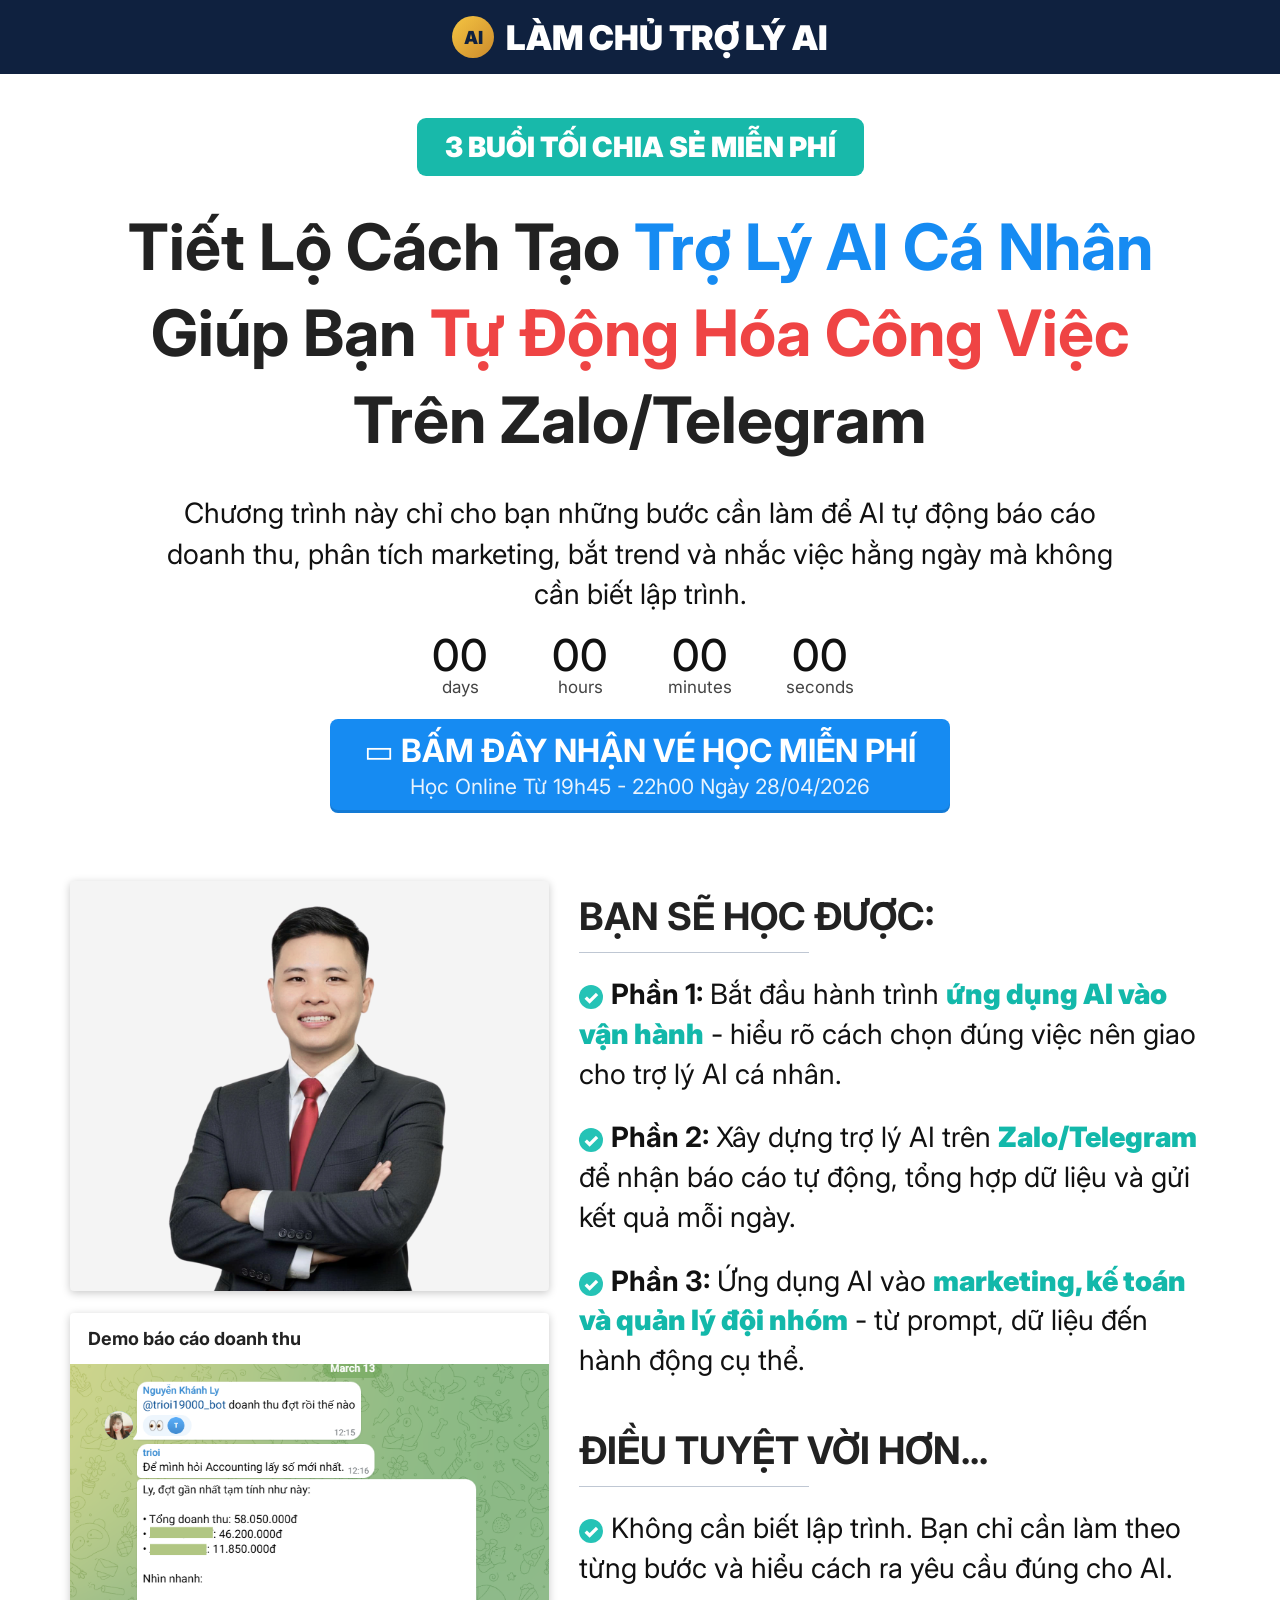
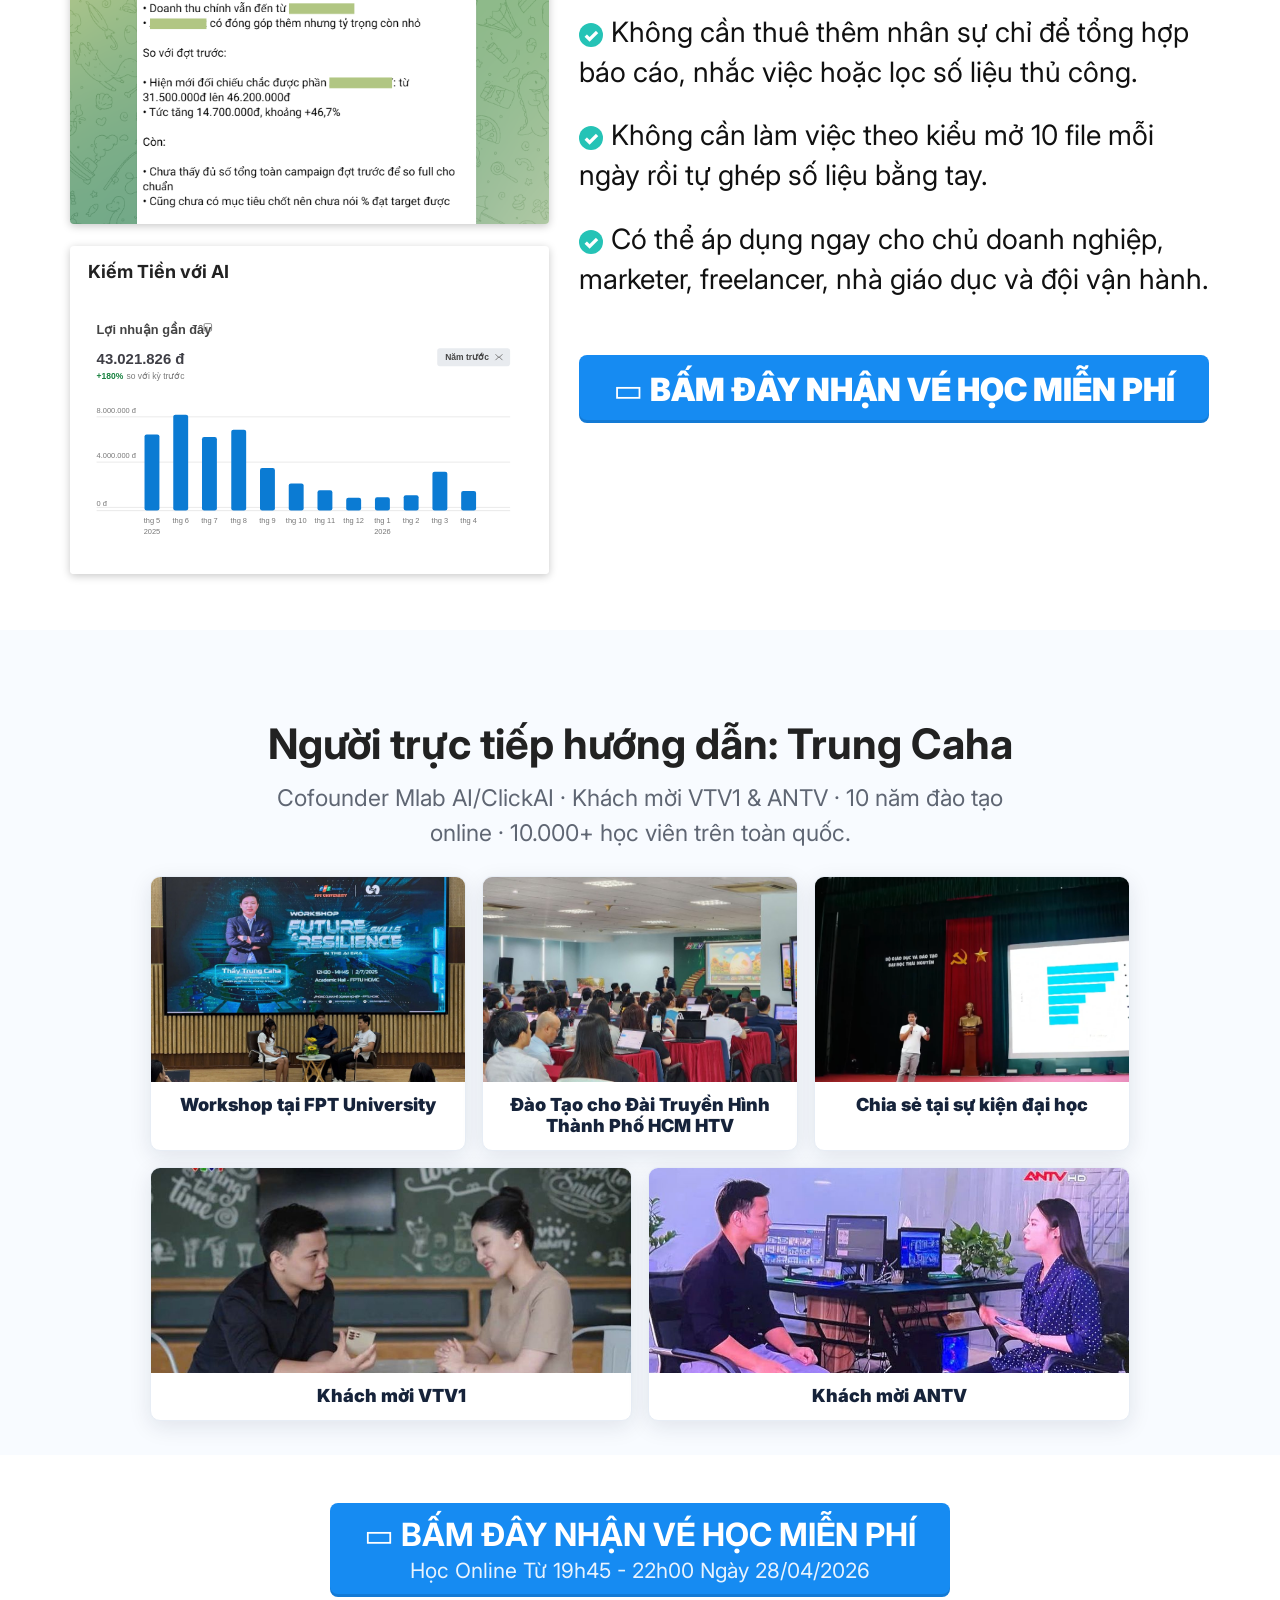
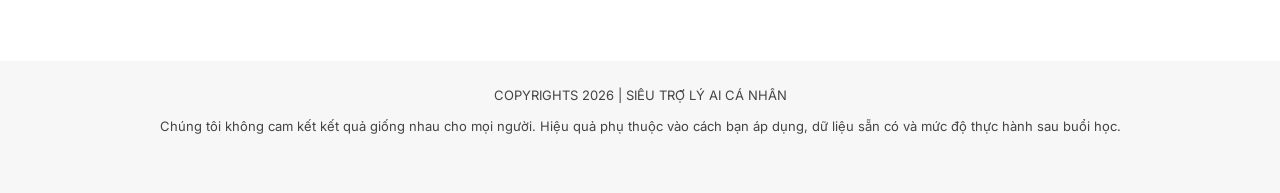
==== index.html @ 0b2763df "Initial commit - Landing page + thank-you page + Meta Pixel" ====
<!doctype html>
<html lang="vi">
<head>
  <meta charset="utf-8">
  <meta name="viewport" content="width=device-width, initial-scale=1">
  <title>Làm Chủ Trợ Lý AI Cá Nhân - Webinar miễn phí</title>
  <meta name="description" content="Webinar miễn phí hướng dẫn tạo trợ lý AI cá nhân trên Zalo/Telegram để tự động báo cáo doanh thu, phân tích marketing và nhắc việc hằng ngày.">
  <meta property="og:title" content="Tạo Trợ Lý AI Riêng Trên Zalo/Telegram Trong 1 Buổi">
  <meta property="og:description" content="Webinar miễn phí online qua Zoom với Trung Caha.">
  <meta property="og:image" content="./assets/ai-webinar-og.png">
  <link rel="icon" href="data:,">
  <link rel="preconnect" href="https://fonts.googleapis.com">
  <link rel="preconnect" href="https://fonts.gstatic.com" crossorigin>
  <link href="https://fonts.googleapis.com/css2?family=Inter:wght@400;600;700;800;900&display=swap" rel="stylesheet">
  <link rel="stylesheet" href="./styles.css">

  <!-- Meta Pixel Code -->
  <script>
  !function(f,b,e,v,n,t,s)
  {if(f.fbq)return;n=f.fbq=function(){n.callMethod?
  n.callMethod.apply(n,arguments):n.queue.push(arguments)};
  if(!f._fbq)f._fbq=n;n.push=n;n.loaded=!0;n.version='2.0';
  n.queue=[];t=b.createElement(e);t.async=!0;
  t.src=v;s=b.getElementsByTagName(e)[0];
  s.parentNode.insertBefore(t,s)}(window, document,'script',
  'https://connect.facebook.net/en_US/fbevents.js');
  fbq('init', '1961041421163688');
  fbq('track', 'PageView');
  </script>
  <noscript><img height="1" width="1" style="display:none"
  src="https://www.facebook.com/tr?id=1961041421163688&ev=PageView&noscript=1"
  /></noscript>
  <!-- End Meta Pixel Code -->
</head>
<body>
  <header class="topbar">
    <div class="brand">
      <span class="brand-mark">AI</span>
      <span>LÀM CHỦ TRỢ LÝ AI</span>
    </div>
  </header>

  <main>
    <section class="hero" id="top">
      <div class="container narrow">
        <p class="event-badge">3 BUỔI TỐI CHIA SẺ MIỄN PHÍ</p>
        <h1>
          Tiết Lộ Cách Tạo <span class="blue">Trợ Lý AI Cá Nhân</span> Giúp Bạn
          <span class="red">Tự Động Hóa Công Việc</span> Trên Zalo/Telegram
        </h1>
        <p class="hero-lead">
          Chương trình này chỉ cho bạn những bước cần làm để AI tự động báo cáo doanh thu,
          phân tích marketing, bắt trend và nhắc việc hằng ngày mà không cần biết lập trình.
        </p>

        <div class="simple-countdown" aria-label="Đếm ngược đến webinar">
          <div><strong data-days>00</strong><span>days</span></div>
          <div><strong data-hours>00</strong><span>hours</span></div>
          <div><strong data-minutes>00</strong><span>minutes</span></div>
          <div><strong data-seconds>00</strong><span>seconds</span></div>
        </div>

        <a class="primary-cta" href="#lead-popup" data-open-lead-modal>
          <strong>▭ BẤM ĐÂY NHẬN VÉ HỌC MIỄN PHÍ</strong>
          <span>Học Online Từ 19h45 - 22h00 Ngày 28/04/2026</span>
        </a>
      </div>
    </section>

    <section class="main-content">
      <div class="container content-grid">
        <aside class="proof-column">
          <img class="main-photo" src="./assets/trung-caha-portrait.png" alt="Trung Caha - giảng viên hướng dẫn AI">

          <article class="proof-box">
            <strong>Demo báo cáo doanh thu</strong>
            <img src="./assets/demo-revenue.png" alt="Trợ lý AI báo cáo doanh thu trên Telegram">
          </article>

          <article class="proof-box">
            <strong>Kiếm Tiền với AI</strong>
            <img src="./assets/demo-profit.svg" alt="Trợ lý AI báo cáo lợi nhuận gần đây">
          </article>
        </aside>

        <section class="copy-column">
          <h2>BẠN SẼ HỌC ĐƯỢC:</h2>
          <div class="divider"></div>

          <div class="lesson-list">
            <p><span>✓</span><strong>Phần 1:</strong> Bắt đầu hành trình <em>ứng dụng AI vào vận hành</em> - hiểu rõ cách chọn đúng việc nên giao cho trợ lý AI cá nhân.</p>
            <p><span>✓</span><strong>Phần 2:</strong> Xây dựng trợ lý AI trên <em>Zalo/Telegram</em> để nhận báo cáo tự động, tổng hợp dữ liệu và gửi kết quả mỗi ngày.</p>
            <p><span>✓</span><strong>Phần 3:</strong> Ứng dụng AI vào <em>marketing, kế toán và quản lý đội nhóm</em> - từ prompt, dữ liệu đến hành động cụ thể.</p>
          </div>

          <h2>ĐIỀU TUYỆT VỜI HƠN...</h2>
          <div class="divider"></div>

          <div class="lesson-list">
            <p><span>✓</span>Không cần biết lập trình. Bạn chỉ cần làm theo từng bước và hiểu cách ra yêu cầu đúng cho AI.</p>
            <p><span>✓</span>Không cần thuê thêm nhân sự chỉ để tổng hợp báo cáo, nhắc việc hoặc lọc số liệu thủ công.</p>
            <p><span>✓</span>Không cần làm việc theo kiểu mở 10 file mỗi ngày rồi tự ghép số liệu bằng tay.</p>
            <p><span>✓</span>Có thể áp dụng ngay cho chủ doanh nghiệp, marketer, freelancer, nhà giáo dục và đội vận hành.</p>
          </div>

          <a class="primary-cta cta-inline" href="#lead-popup" data-open-lead-modal>▭ BẤM ĐÂY NHẬN VÉ HỌC MIỄN PHÍ</a>
        </section>
      </div>
    </section>

    <section class="authority">
      <div class="container">
        <h2>Người trực tiếp hướng dẫn: Trung Caha</h2>
        <p>Cofounder Mlab AI/ClickAI · Khách mời VTV1 & ANTV · 10 năm đào tạo online · 10.000+ học viên trên toàn quốc.</p>
        <div class="authority-gallery" aria-label="Hình ảnh thực tế về Trung Caha">
          <figure class="gallery-card">
            <img src="./assets/trung-fpt-workshop.png" alt="Trung Caha tại workshop Future Skills and Resilience ở FPT University">
            <figcaption>Workshop tại FPT University</figcaption>
          </figure>
          <figure class="gallery-card">
            <img src="./assets/trung-training-class.png" alt="Trung Caha đào tạo AI trong lớp học với học viên">
            <figcaption>Đào Tạo cho Đài Truyền Hình Thành Phố HCM HTV</figcaption>
          </figure>
          <figure class="gallery-card">
            <img src="./assets/trung-stage-training.png" alt="Trung Caha chia sẻ trên sân khấu Đại học Thái Nguyên">
            <figcaption>Chia sẻ tại sự kiện đại học</figcaption>
          </figure>
          <figure class="gallery-card gallery-card-large">
            <img src="./assets/trung-vtv1.png" alt="Trung Caha xuất hiện trong chương trình VTV1">
            <figcaption>Khách mời VTV1</figcaption>
          </figure>
          <figure class="gallery-card gallery-card-large">
            <img src="./assets/trung-antv.png" alt="Trung Caha xuất hiện trong chương trình ANTV">
            <figcaption>Khách mời ANTV</figcaption>
          </figure>
        </div>
      </div>
    </section>

    <section class="bottom-cta-section">
      <a class="primary-cta" href="#lead-popup" data-open-lead-modal>
        <strong>▭ BẤM ĐÂY NHẬN VÉ HỌC MIỄN PHÍ</strong>
        <span>Học Online Từ 19h45 - 22h00 Ngày 28/04/2026</span>
      </a>
    </section>
  </main>

  <footer class="footer">
    <p>COPYRIGHTS 2026 | SIÊU TRỢ LÝ AI CÁ NHÂN</p>
    <p>Chúng tôi không cam kết kết quả giống nhau cho mọi người. Hiệu quả phụ thuộc vào cách bạn áp dụng, dữ liệu sẵn có và mức độ thực hành sau buổi học.</p>
  </footer>

  <a class="sticky-cta" href="#lead-popup" data-sticky-cta data-open-lead-modal>NHẬN VÉ HỌC MIỄN PHÍ</a>

  <div class="form-modal-backdrop" data-form-modal hidden>
    <div class="lead-popup" role="dialog" aria-modal="true" aria-labelledby="lead-popup-title">
      <button class="modal-close form-modal-close" type="button" data-form-modal-close aria-label="Đóng">×</button>
      <h2 id="lead-popup-title">Điền Thông Tin Của Bạn Bên Dưới Để Hoàn Thành Đăng Ký Miễn Phí</h2>
      <p class="lead-popup-note">Sau khi hoàn tất, bạn sẽ được chuyển sang bước vào nhóm Zalo để nhận link Zoom và tài liệu mẫu.</p>
      <form class="lead-form popup-lead-form" data-lead-form>
        <label>
          <span>Họ và tên</span>
          <input name="name" type="text" autocomplete="name" placeholder="Ví dụ: Nguyễn Thành Trung" required>
        </label>
        <label>
          <span>Số điện thoại/Zalo</span>
          <input name="phone" type="tel" autocomplete="tel" inputmode="tel" placeholder="09xx xxx xxx" required>
        </label>
        <label>
          <span>Email nhận link Zoom</span>
          <input name="email" type="email" autocomplete="email" placeholder="emailcuaban@gmail.com" required>
        </label>
        <div class="popup-actions">
          <button class="popup-back" type="button" data-form-modal-close>← Quay lại</button>
          <button class="popup-submit" type="submit">HOÀN THÀNH</button>
        </div>
      </form>
    </div>
  </div>




  <script src="./script.js"></script>
</body>
</html>
---- styles.css ----
:root {
  --navy: #0f213f;
  --blue: #168bf2;
  --red: #ef4444;
  --teal: #18b9aa;
  --ink: #222;
  --muted: #5f6673;
  --line: #d9d9d9;
  --cta: #168bf2;
}

* {
  box-sizing: border-box;
}

html {
  scroll-behavior: smooth;
}

body {
  margin: 0;
  font-family: Inter, system-ui, -apple-system, BlinkMacSystemFont, "Segoe UI", sans-serif;
  color: var(--ink);
  background: #fff;
  letter-spacing: 0;
}

body.modal-open {
  overflow: hidden;
}

a {
  color: inherit;
  text-decoration: none;
}

img {
  display: block;
  max-width: 100%;
}

button,
input {
  font: inherit;
}

.container {
  width: min(1140px, calc(100% - 40px));
  margin: 0 auto;
}

.narrow {
  width: min(1180px, calc(100% - 40px));
}

.topbar {
  display: flex;
  justify-content: center;
  padding: 16px 20px;
  background: var(--navy);
  color: white;
}

.brand {
  display: flex;
  align-items: center;
  gap: 12px;
  font-size: 34px;
  font-weight: 900;
}

.brand-mark {
  display: grid;
  width: 42px;
  height: 42px;
  place-items: center;
  border-radius: 50%;
  background: linear-gradient(135deg, #f5c542, #cc8b2c);
  color: var(--navy);
  font-size: 18px;
}

.hero {
  padding: 44px 0 58px;
  text-align: center;
}

.event-badge {
  display: inline-flex;
  justify-content: center;
  margin: 0 0 28px;
  padding: 12px 28px;
  border-radius: 9px;
  background: var(--teal);
  color: white;
  font-size: 28px;
  font-weight: 900;
}

h1 {
  max-width: 1120px;
  margin: 0 auto 30px;
  font-size: clamp(44px, 5vw, 68px);
  line-height: 1.35;
  letter-spacing: 0;
}

.blue {
  color: var(--blue);
}

.red {
  color: var(--red);
}

.hero-lead {
  max-width: 960px;
  margin: 0 auto 18px;
  color: #111;
  font-size: 28px;
  line-height: 1.45;
}

.simple-countdown {
  display: flex;
  justify-content: center;
  gap: 48px;
  margin: 12px 0 22px;
}

.simple-countdown div {
  min-width: 72px;
}

.simple-countdown strong {
  display: block;
  color: #111;
  font-size: 44px;
  font-weight: 500;
  line-height: 1;
}

.simple-countdown span {
  color: #444;
  font-size: 17px;
}

.primary-cta,
.modal-btn {
  display: inline-flex;
  align-items: center;
  justify-content: center;
  flex-direction: column;
  min-height: 68px;
  padding: 15px 34px;
  border: 0;
  border-radius: 8px;
  background: var(--cta);
  color: #fff;
  cursor: pointer;
  font-size: 32px;
  font-weight: 900;
  line-height: 1.1;
  text-align: center;
  box-shadow: inset 0 -3px 0 rgba(0, 0, 0, 0.12);
}

.primary-cta strong {
  font-size: inherit;
  line-height: 1.05;
}

.primary-cta span {
  display: block;
  margin-top: 7px;
  font-size: 21px;
  font-weight: 400;
  opacity: 0.9;
}

.main-content {
  padding: 10px 0 56px;
}

.content-grid {
  display: grid;
  grid-template-columns: 0.95fr 1.25fr;
  gap: 30px;
  align-items: start;
}

.proof-column {
  display: grid;
  gap: 22px;
}

.main-photo,
.proof-box {
  border-radius: 4px;
  background: white;
  box-shadow: 0 2px 8px rgba(0, 0, 0, 0.22);
}

.main-photo {
  width: 100%;
  height: 410px;
  object-fit: contain;
  background: #f4f4f4;
  padding-top: 12px;
}

.proof-box {
  overflow: hidden;
}

.proof-box strong {
  display: block;
  padding: 15px 18px;
  font-size: 18px;
}

.proof-box img {
  width: 100%;
  max-height: 460px;
  object-fit: cover;
  object-position: top center;
}

.copy-column {
  padding-top: 12px;
}

.copy-column h2 {
  margin: 0;
  font-size: 38px;
  line-height: 1.25;
}

.divider {
  width: 230px;
  height: 1px;
  margin: 12px 0 22px;
  background: #bfc7d3;
}

.lesson-list {
  display: grid;
  gap: 24px;
  margin-bottom: 46px;
}

.lesson-list p {
  margin: 0;
  color: #111;
  font-size: 28px;
  line-height: 1.42;
}

.lesson-list span {
  display: inline-grid;
  width: 24px;
  height: 24px;
  margin-right: 8px;
  place-items: center;
  border-radius: 50%;
  background: #25c3b6;
  color: white;
  font-size: 18px;
  font-weight: 900;
}

.lesson-list em {
  color: #13b8aa;
  font-style: normal;
  font-weight: 900;
}

.cta-inline {
  margin: 10px auto 0;
}

.authority {
  padding: 54px 0 34px;
  background: #f8fbff;
  text-align: center;
}

.authority h2 {
  margin-bottom: 12px;
  font-size: 42px;
}

.authority p {
  max-width: 780px;
  margin: 0 auto 26px;
  color: var(--muted);
  font-size: 23px;
  line-height: 1.5;
}

.authority-gallery {
  display: grid;
  grid-template-columns: repeat(6, 1fr);
  gap: 16px;
  width: min(980px, 100%);
  margin: 0 auto;
}

.gallery-card {
  grid-column: span 2;
  overflow: hidden;
  margin: 0;
  border: 1px solid #e7edf5;
  border-radius: 10px;
  background: white;
  box-shadow: 0 6px 22px rgba(15, 33, 63, 0.1);
}

.gallery-card-large {
  grid-column: span 3;
}

.gallery-card img {
  width: 100%;
  height: 205px;
  object-fit: cover;
}

.gallery-card:first-child img {
  object-position: center 36%;
}

.gallery-card figcaption {
  padding: 12px 14px 14px;
  color: #16233a;
  font-size: 18px;
  font-weight: 900;
  text-align: center;
}

.bottom-cta-section {
  display: flex;
  justify-content: center;
  padding: 48px 20px 64px;
}



.lead-form {
  display: grid;
  gap: 16px;
}

.lead-form label {
  display: grid;
  gap: 8px;
  color: #111;
  font-size: 18px;
  font-weight: 900;
}

.lead-form input {
  min-height: 58px;
  padding: 0 16px;
  border: 1.5px solid #cbd5e1;
  border-radius: 8px;
  outline: none;
  font-size: 20px;
}

.lead-form input:focus {
  border-color: var(--blue);
  box-shadow: 0 0 0 4px rgba(22, 139, 242, 0.12);
}

.form-submit {
  width: 100%;
  margin-top: 8px;
  font-size: 24px;
}

.footer {
  padding: 24px 20px 46px;
  background: #f7f7f7;
  color: #444;
  text-align: center;
  font-size: 13px;
  line-height: 1.6;
}

.footer p {
  max-width: 980px;
  margin: 0 auto 10px;
}

.sticky-cta {
  position: fixed;
  right: 18px;
  bottom: 18px;
  z-index: 40;
  display: none;
  padding: 14px 20px;
  border-radius: 8px;
  background: var(--blue);
  color: #fff;
  font-weight: 900;
  box-shadow: 0 10px 24px rgba(22, 139, 242, 0.35);
}

.sticky-cta.is-visible {
  display: inline-flex;
}

.sticky-cta.is-hidden {
  display: none;
}

.modal-backdrop,
.form-modal-backdrop {
  position: fixed;
  inset: 0;
  display: grid;
  place-items: center;
  padding: 20px;
  background: rgba(16, 18, 20, 0.66);
  backdrop-filter: blur(10px);
}

.modal-backdrop {
  z-index: 100;
}

.form-modal-backdrop {
  z-index: 95;
}

.modal-backdrop[hidden],
.form-modal-backdrop[hidden] {
  display: none;
}

.modal {
  position: relative;
  width: min(430px, 100%);
  padding: 32px;
  border-radius: 20px;
  background: white;
  text-align: center;
  box-shadow: 0 28px 90px rgba(0, 0, 0, 0.28);
}

.lead-popup {
  position: relative;
  width: min(960px, 100%);
  padding: 72px clamp(22px, 7vw, 130px) 86px;
  border: 3px solid var(--blue);
  border-radius: 8px;
  background: #fff;
  box-shadow: 0 28px 90px rgba(0, 0, 0, 0.3);
}

.lead-popup h2 {
  max-width: 680px;
  margin: 0 auto 14px;
  color: #050505;
  font-size: clamp(30px, 3.5vw, 42px);
  line-height: 1.35;
  text-align: center;
}

.lead-popup-note {
  max-width: 640px;
  margin: 0 auto 28px;
  color: #5c6573;
  font-size: 20px;
  line-height: 1.5;
  text-align: center;
}

.popup-lead-form {
  max-width: 700px;
  margin: 0 auto;
  gap: 18px;
}

.popup-actions {
  display: grid;
  grid-template-columns: 1fr 1fr;
  margin-top: 34px;
}

.popup-back,
.popup-submit {
  min-height: 60px;
  border: 0;
  color: #fff;
  cursor: pointer;
  font-size: 24px;
  font-weight: 900;
}

.popup-back {
  background: #0d8ce8;
  text-align: left;
  padding-left: 26px;
}

.popup-submit {
  background: #0672c7;
}

.modal-close {
  position: absolute;
  top: 12px;
  right: 14px;
  width: 36px;
  height: 36px;
  border: 0;
  border-radius: 50%;
  background: #f3f4f6;
  cursor: pointer;
  font-size: 24px;
}

.form-modal-close {
  top: -18px;
  right: -18px;
  border: 2px solid white;
  background: #1f2937;
  color: #fff;
}

.success-icon {
  display: grid;
  width: 64px;
  height: 64px;
  margin: 0 auto 14px;
  place-items: center;
  border-radius: 50%;
  background: #16a34a;
  color: white;
  font-size: 34px;
  font-weight: 900;
}

.modal-step {
  margin-bottom: 6px;
  color: var(--blue);
  font-weight: 900;
  text-transform: uppercase;
}

.modal h2 {
  margin-bottom: 10px;
  font-size: 28px;
}

.modal p {
  color: #5f6772;
  line-height: 1.58;
}

.modal-btn {
  width: 100%;
  min-height: 56px;
  margin: 8px 0 12px;
  font-size: 17px;
}

.modal-warning {
  margin-bottom: 0;
  font-size: 13px;
}

@media (max-width: 900px) {
  .content-grid,
  .register-grid {
    grid-template-columns: 1fr;
  }

  .primary-cta {
    font-size: 22px;
  }

  .lesson-list p {
    font-size: 21px;
  }
}

@media (max-width: 640px) {
  .container,
  .narrow {
    width: min(100% - 28px, 1140px);
  }

  .brand {
    font-size: 20px;
  }

  .hero {
    padding: 32px 0 42px;
  }

  .event-badge {
    padding: 10px 16px;
    font-size: 16px;
  }

  h1 {
    font-size: 34px;
    line-height: 1.22;
  }

  .hero-lead {
    font-size: 18px;
  }

  .simple-countdown {
    gap: 18px;
  }

  .simple-countdown strong {
    font-size: 28px;
  }

  .primary-cta {
    width: 100%;
    min-height: 58px;
    padding: 12px 14px;
    font-size: 18px;
  }

  .primary-cta span {
    font-size: 14px;
  }

  .main-photo {
    height: 320px;
  }

  .copy-column h2 {
    font-size: 27px;
  }

  .lesson-list p {
    font-size: 18px;
  }

  .proof-box img {
    max-height: 390px;
  }

  .register-grid {
    padding: 24px 18px;
  }

  .register-grid h2 {
    font-size: 30px;
  }

  .register-grid p,
  .register-grid li {
    font-size: 17px;
  }

  .authority h2 {
    font-size: 28px;
  }

  .authority p {
    font-size: 17px;
  }

  .authority-gallery {
    grid-template-columns: 1fr;
  }

  .gallery-card,
  .gallery-card-large {
    grid-column: span 1;
  }

  .gallery-card img {
    height: 220px;
  }

  .sticky-cta {
    left: 12px;
    right: 12px;
    bottom: 12px;
    justify-content: center;
  }

  .lead-popup {
    max-height: calc(100vh - 28px);
    overflow: auto;
    padding: 46px 18px 22px;
  }

  .lead-popup h2 {
    font-size: 24px;
  }

  .lead-popup-note {
    font-size: 15px;
  }

  .popup-actions {
    grid-template-columns: 1fr;
    margin-top: 20px;
  }

  .popup-back,
  .popup-submit {
    min-height: 54px;
    text-align: center;
    padding-left: 0;
    font-size: 17px;
  }

  .form-modal-close {
    top: 10px;
    right: 10px;
  }
}
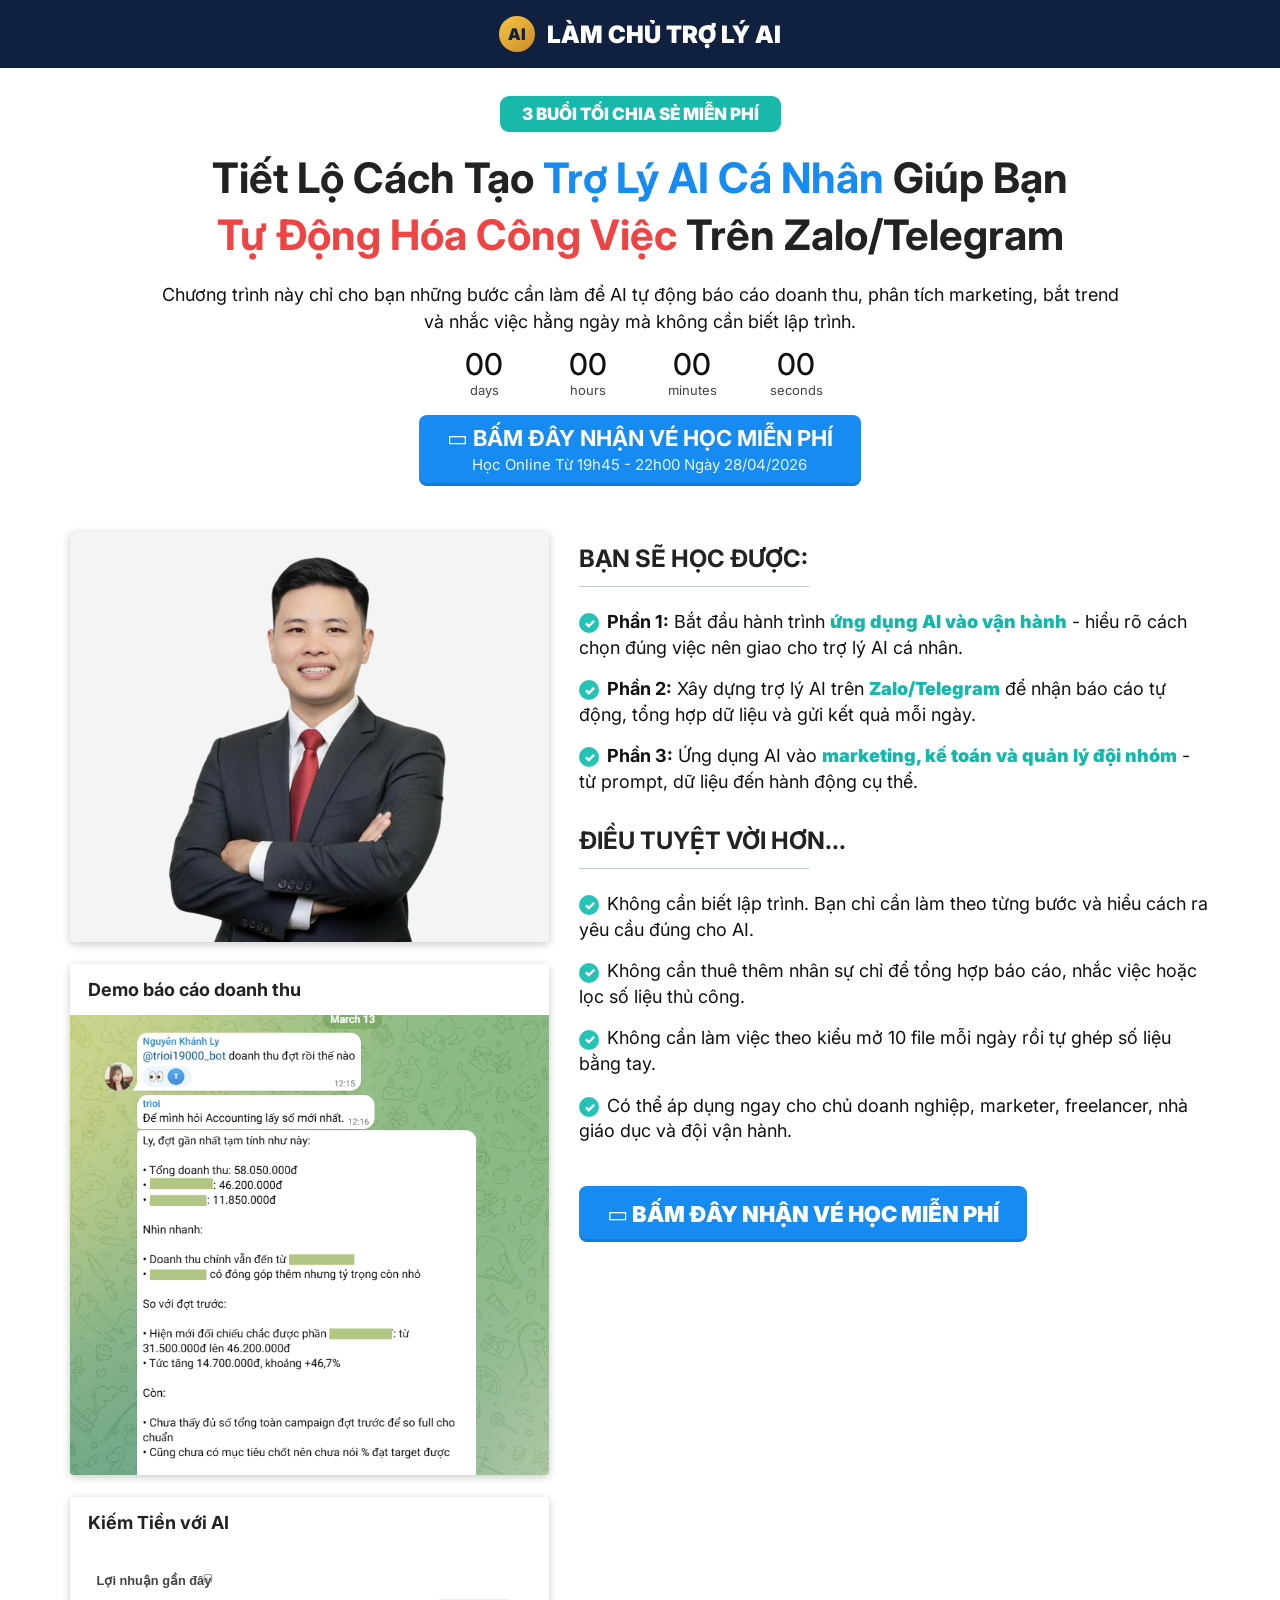
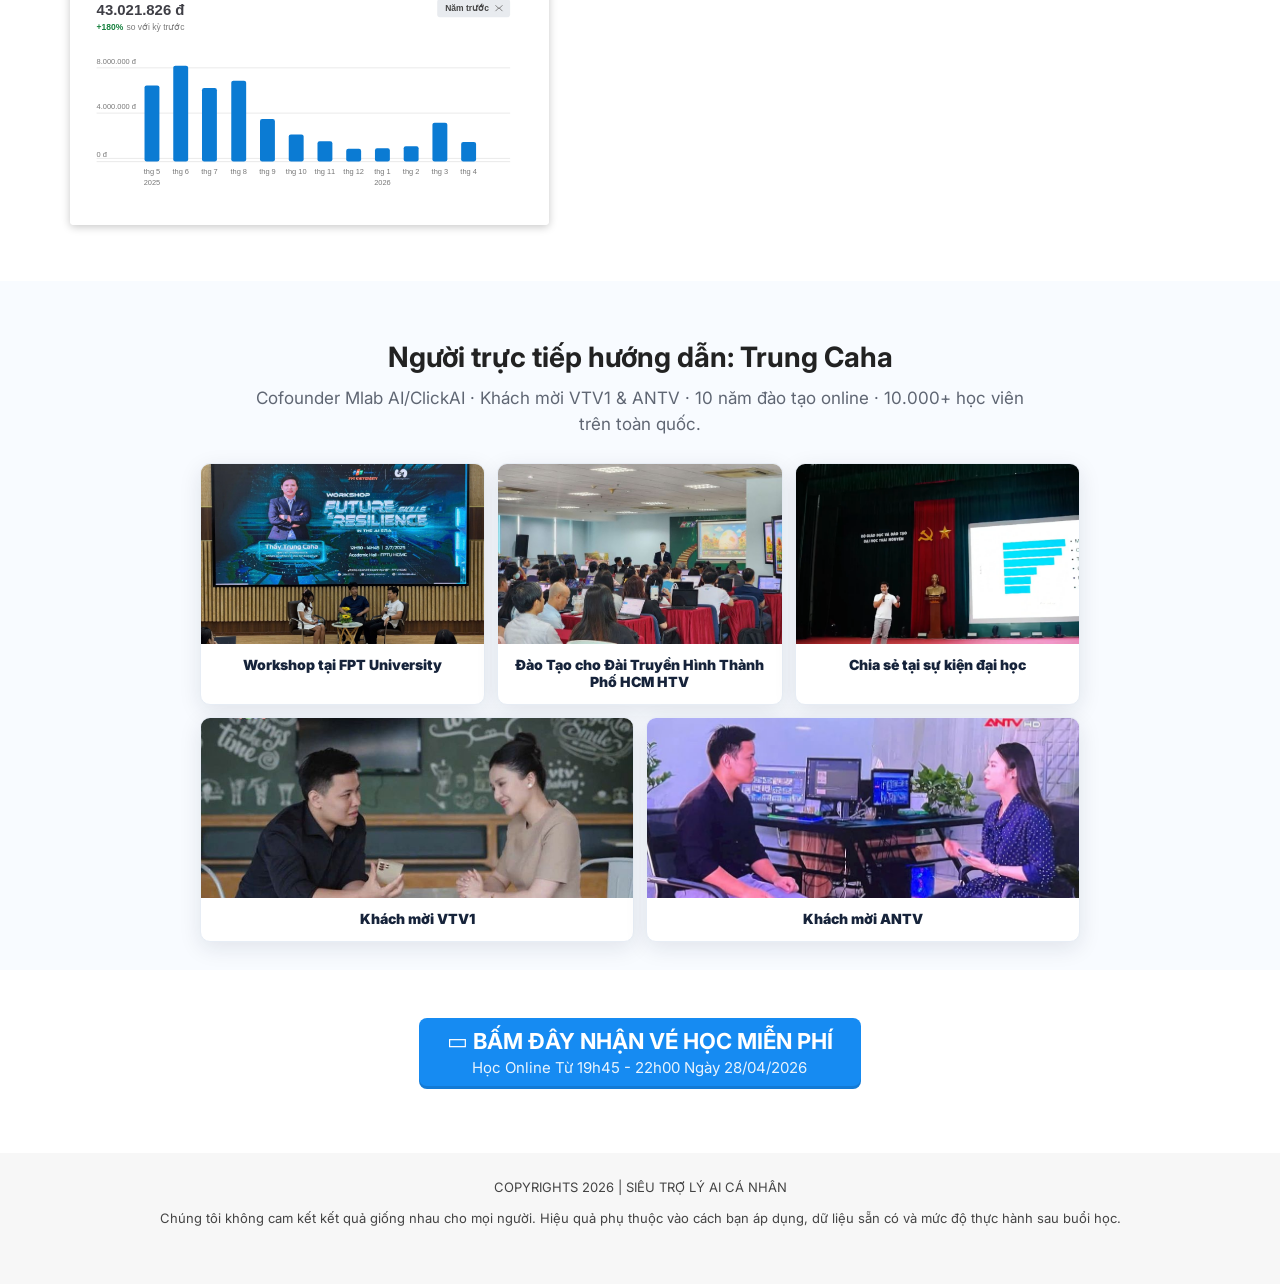
==== commit 0137f28b: "Change SUBMIT to HOAN THANH" ====
--- a/index.html
+++ b/index.html
@@ -155,23 +155,28 @@
   <div class="form-modal-backdrop" data-form-modal hidden>
     <div class="lead-popup" role="dialog" aria-modal="true" aria-labelledby="lead-popup-title">
       <button class="modal-close form-modal-close" type="button" data-form-modal-close aria-label="Đóng">×</button>
+
+      <div class="popup-progress"><div class="popup-progress-bar"></div></div>
+
       <h2 id="lead-popup-title">Điền Thông Tin Của Bạn Bên Dưới Để Hoàn Thành Đăng Ký Miễn Phí</h2>
-      <p class="lead-popup-note">Sau khi hoàn tất, bạn sẽ được chuyển sang bước vào nhóm Zalo để nhận link Zoom và tài liệu mẫu.</p>
+
       <form class="lead-form popup-lead-form" data-lead-form>
-        <label>
-          <span>Họ và tên</span>
-          <input name="name" type="text" autocomplete="name" placeholder="Ví dụ: Nguyễn Thành Trung" required>
-        </label>
-        <label>
-          <span>Số điện thoại/Zalo</span>
-          <input name="phone" type="tel" autocomplete="tel" inputmode="tel" placeholder="09xx xxx xxx" required>
-        </label>
-        <label>
-          <span>Email nhận link Zoom</span>
-          <input name="email" type="email" autocomplete="email" placeholder="emailcuaban@gmail.com" required>
-        </label>
+        <div class="input-icon-wrap">
+          <span class="input-icon">👤</span>
+          <input name="name" type="text" autocomplete="name" placeholder="Họ và tên của bạn" required>
+        </div>
+        <div class="input-icon-wrap">
+          <span class="input-icon">📱</span>
+          <input name="phone" type="tel" autocomplete="tel" inputmode="tel" placeholder="Số điện thoại / Zalo" required>
+        </div>
+        <div class="input-icon-wrap">
+          <span class="input-icon">✉️</span>
+          <input name="email" type="email" autocomplete="email" placeholder="Email nhận link Zoom" required>
+        </div>
+
         <div class="popup-actions">
-          <button class="popup-back" type="button" data-form-modal-close>← Quay lại</button>
+          <button class="popup-back" type="button" data-form-modal-close>←</button>
+          <span class="popup-step">2 of 2</span>
           <button class="popup-submit" type="submit">HOÀN THÀNH</button>
         </div>
       </form>
--- a/styles.css
+++ b/styles.css
@@ -65,42 +65,42 @@
   display: flex;
   align-items: center;
   gap: 12px;
-  font-size: 34px;
+  font-size: 24px;
   font-weight: 900;
 }
 
 .brand-mark {
   display: grid;
-  width: 42px;
-  height: 42px;
+  width: 36px;
+  height: 36px;
   place-items: center;
   border-radius: 50%;
   background: linear-gradient(135deg, #f5c542, #cc8b2c);
   color: var(--navy);
-  font-size: 18px;
+  font-size: 16px;
 }
 
 .hero {
-  padding: 44px 0 58px;
+  padding: 28px 0 36px;
   text-align: center;
 }
 
 .event-badge {
   display: inline-flex;
   justify-content: center;
-  margin: 0 0 28px;
-  padding: 12px 28px;
+  margin: 0 0 18px;
+  padding: 8px 22px;
   border-radius: 9px;
   background: var(--teal);
   color: white;
-  font-size: 28px;
+  font-size: 17px;
   font-weight: 900;
 }
 
 h1 {
-  max-width: 1120px;
-  margin: 0 auto 30px;
-  font-size: clamp(44px, 5vw, 68px);
+  max-width: 900px;
+  margin: 0 auto 18px;
+  font-size: clamp(28px, 3.5vw, 42px);
   line-height: 1.35;
   letter-spacing: 0;
 }
@@ -115,17 +115,17 @@
 
 .hero-lead {
   max-width: 960px;
-  margin: 0 auto 18px;
+  margin: 0 auto 14px;
   color: #111;
-  font-size: 28px;
-  line-height: 1.45;
+  font-size: 18px;
+  line-height: 1.5;
 }
 
 .simple-countdown {
   display: flex;
   justify-content: center;
-  gap: 48px;
-  margin: 12px 0 22px;
+  gap: 32px;
+  margin: 8px 0 16px;
 }
 
 .simple-countdown div {
@@ -135,14 +135,14 @@
 .simple-countdown strong {
   display: block;
   color: #111;
-  font-size: 44px;
+  font-size: 30px;
   font-weight: 500;
   line-height: 1;
 }
 
 .simple-countdown span {
   color: #444;
-  font-size: 17px;
+  font-size: 13px;
 }
 
 .primary-cta,
@@ -151,14 +151,14 @@
   align-items: center;
   justify-content: center;
   flex-direction: column;
-  min-height: 68px;
-  padding: 15px 34px;
+  min-height: 56px;
+  padding: 12px 28px;
   border: 0;
   border-radius: 8px;
   background: var(--cta);
   color: #fff;
   cursor: pointer;
-  font-size: 32px;
+  font-size: 22px;
   font-weight: 900;
   line-height: 1.1;
   text-align: center;
@@ -173,7 +173,7 @@
 .primary-cta span {
   display: block;
   margin-top: 7px;
-  font-size: 21px;
+  font-size: 15px;
   font-weight: 400;
   opacity: 0.9;
 }
@@ -232,7 +232,7 @@
 
 .copy-column h2 {
   margin: 0;
-  font-size: 38px;
+  font-size: 24px;
   line-height: 1.25;
 }
 
@@ -245,27 +245,27 @@
 
 .lesson-list {
   display: grid;
-  gap: 24px;
-  margin-bottom: 46px;
+  gap: 16px;
+  margin-bottom: 32px;
 }
 
 .lesson-list p {
   margin: 0;
   color: #111;
-  font-size: 28px;
+  font-size: 18px;
   line-height: 1.42;
 }
 
 .lesson-list span {
   display: inline-grid;
-  width: 24px;
-  height: 24px;
+  width: 20px;
+  height: 20px;
   margin-right: 8px;
   place-items: center;
   border-radius: 50%;
   background: #25c3b6;
   color: white;
-  font-size: 18px;
+  font-size: 13px;
   font-weight: 900;
 }
 
@@ -280,29 +280,29 @@
 }
 
 .authority {
-  padding: 54px 0 34px;
+  padding: 36px 0 28px;
   background: #f8fbff;
   text-align: center;
 }
 
 .authority h2 {
   margin-bottom: 12px;
-  font-size: 42px;
+  font-size: 28px;
 }
 
 .authority p {
   max-width: 780px;
   margin: 0 auto 26px;
   color: var(--muted);
-  font-size: 23px;
+  font-size: 17px;
   line-height: 1.5;
 }
 
 .authority-gallery {
   display: grid;
   grid-template-columns: repeat(6, 1fr);
-  gap: 16px;
-  width: min(980px, 100%);
+  gap: 12px;
+  width: min(880px, 100%);
   margin: 0 auto;
 }
 
@@ -322,7 +322,7 @@
 
 .gallery-card img {
   width: 100%;
-  height: 205px;
+  height: 180px;
   object-fit: cover;
 }
 
@@ -333,7 +333,7 @@
 .gallery-card figcaption {
   padding: 12px 14px 14px;
   color: #16233a;
-  font-size: 18px;
+  font-size: 14px;
   font-weight: 900;
   text-align: center;
 }
@@ -451,62 +451,123 @@
 
 .lead-popup {
   position: relative;
-  width: min(960px, 100%);
-  padding: 72px clamp(22px, 7vw, 130px) 86px;
+  width: min(520px, 100%);
+  padding: 0;
   border: 3px solid var(--blue);
-  border-radius: 8px;
+  border-radius: 12px;
   background: #fff;
   box-shadow: 0 28px 90px rgba(0, 0, 0, 0.3);
+  overflow: hidden;
+}
+
+.popup-progress {
+  width: 100%;
+  height: 8px;
+  background: #e5e7eb;
+}
+
+.popup-progress-bar {
+  width: 66%;
+  height: 100%;
+  background: var(--blue);
+  border-radius: 0 4px 4px 0;
 }
 
 .lead-popup h2 {
-  max-width: 680px;
-  margin: 0 auto 14px;
+  max-width: 400px;
+  margin: 36px auto 10px;
+  padding: 0 28px;
   color: #050505;
-  font-size: clamp(30px, 3.5vw, 42px);
-  line-height: 1.35;
+  font-size: 26px;
+  line-height: 1.38;
   text-align: center;
-}
-
-.lead-popup-note {
-  max-width: 640px;
-  margin: 0 auto 28px;
-  color: #5c6573;
+  font-weight: 800;
+}
+
+.popup-lead-form {
+  max-width: 420px;
+  margin: 0 auto;
+  padding: 18px 28px 0;
+  gap: 14px;
+}
+
+.input-icon-wrap {
+  display: flex;
+  align-items: center;
+  border: 1.5px solid #cbd5e1;
+  border-radius: 30px;
+  overflow: hidden;
+  background: #fff;
+  transition: border-color 0.2s;
+}
+
+.input-icon-wrap:focus-within {
+  border-color: var(--blue);
+  box-shadow: 0 0 0 3px rgba(22, 139, 242, 0.12);
+}
+
+.input-icon {
+  display: flex;
+  align-items: center;
+  justify-content: center;
+  width: 48px;
+  flex-shrink: 0;
   font-size: 20px;
-  line-height: 1.5;
-  text-align: center;
-}
-
-.popup-lead-form {
-  max-width: 700px;
-  margin: 0 auto;
-  gap: 18px;
+  color: #94a3b8;
+  padding-left: 14px;
+}
+
+.input-icon-wrap input {
+  flex: 1;
+  min-height: 54px;
+  padding: 0 16px 0 6px;
+  border: 0;
+  outline: none;
+  font-size: 17px;
+  background: transparent;
 }
 
 .popup-actions {
   display: grid;
-  grid-template-columns: 1fr 1fr;
-  margin-top: 34px;
+  grid-template-columns: auto 1fr auto;
+  align-items: center;
+  margin: 28px -28px 0;
+  border-top: 1px solid #e5e7eb;
+  overflow: hidden;
 }
 
 .popup-back,
 .popup-submit {
-  min-height: 60px;
+  min-height: 56px;
   border: 0;
   color: #fff;
   cursor: pointer;
-  font-size: 24px;
-  font-weight: 900;
+  font-size: 18px;
+  font-weight: 800;
 }
 
 .popup-back {
   background: #0d8ce8;
-  text-align: left;
-  padding-left: 26px;
+  padding: 0 24px;
+  font-size: 22px;
 }
 
 .popup-submit {
   background: #0672c7;
+  padding: 0 28px;
+  letter-spacing: 1px;
+}
+
+.popup-step {
+  text-align: center;
+  font-size: 16px;
+  font-weight: 600;
+  color: #64748b;
+  background: #f1f5f9;
+  align-self: stretch;
+  display: flex;
+  align-items: center;
+  justify-content: center;
 }
 
 .modal-close {
@@ -692,34 +753,46 @@
   }
 
   .lead-popup {
-    max-height: calc(100vh - 28px);
+    width: 100%;
+    max-height: 100vh;
+    border-radius: 0;
+    border-width: 2px;
     overflow: auto;
-    padding: 46px 18px 22px;
   }
 
   .lead-popup h2 {
-    font-size: 24px;
-  }
-
-  .lead-popup-note {
-    font-size: 15px;
+    font-size: 22px;
+    margin: 28px auto 8px;
+    padding: 0 20px;
+  }
+
+  .popup-lead-form {
+    padding: 14px 20px 0;
+  }
+
+  .input-icon-wrap input {
+    min-height: 50px;
+    font-size: 16px;
   }
 
   .popup-actions {
-    grid-template-columns: 1fr;
-    margin-top: 20px;
+    margin: 22px -20px 0;
   }
 
   .popup-back,
   .popup-submit {
-    min-height: 54px;
-    text-align: center;
-    padding-left: 0;
-    font-size: 17px;
+    min-height: 50px;
+    font-size: 16px;
+  }
+
+  .popup-step {
+    font-size: 14px;
   }
 
   .form-modal-close {
     top: 10px;
     right: 10px;
-  }
-}
+    background: #374151;
+    border: 0;
+  }
+}
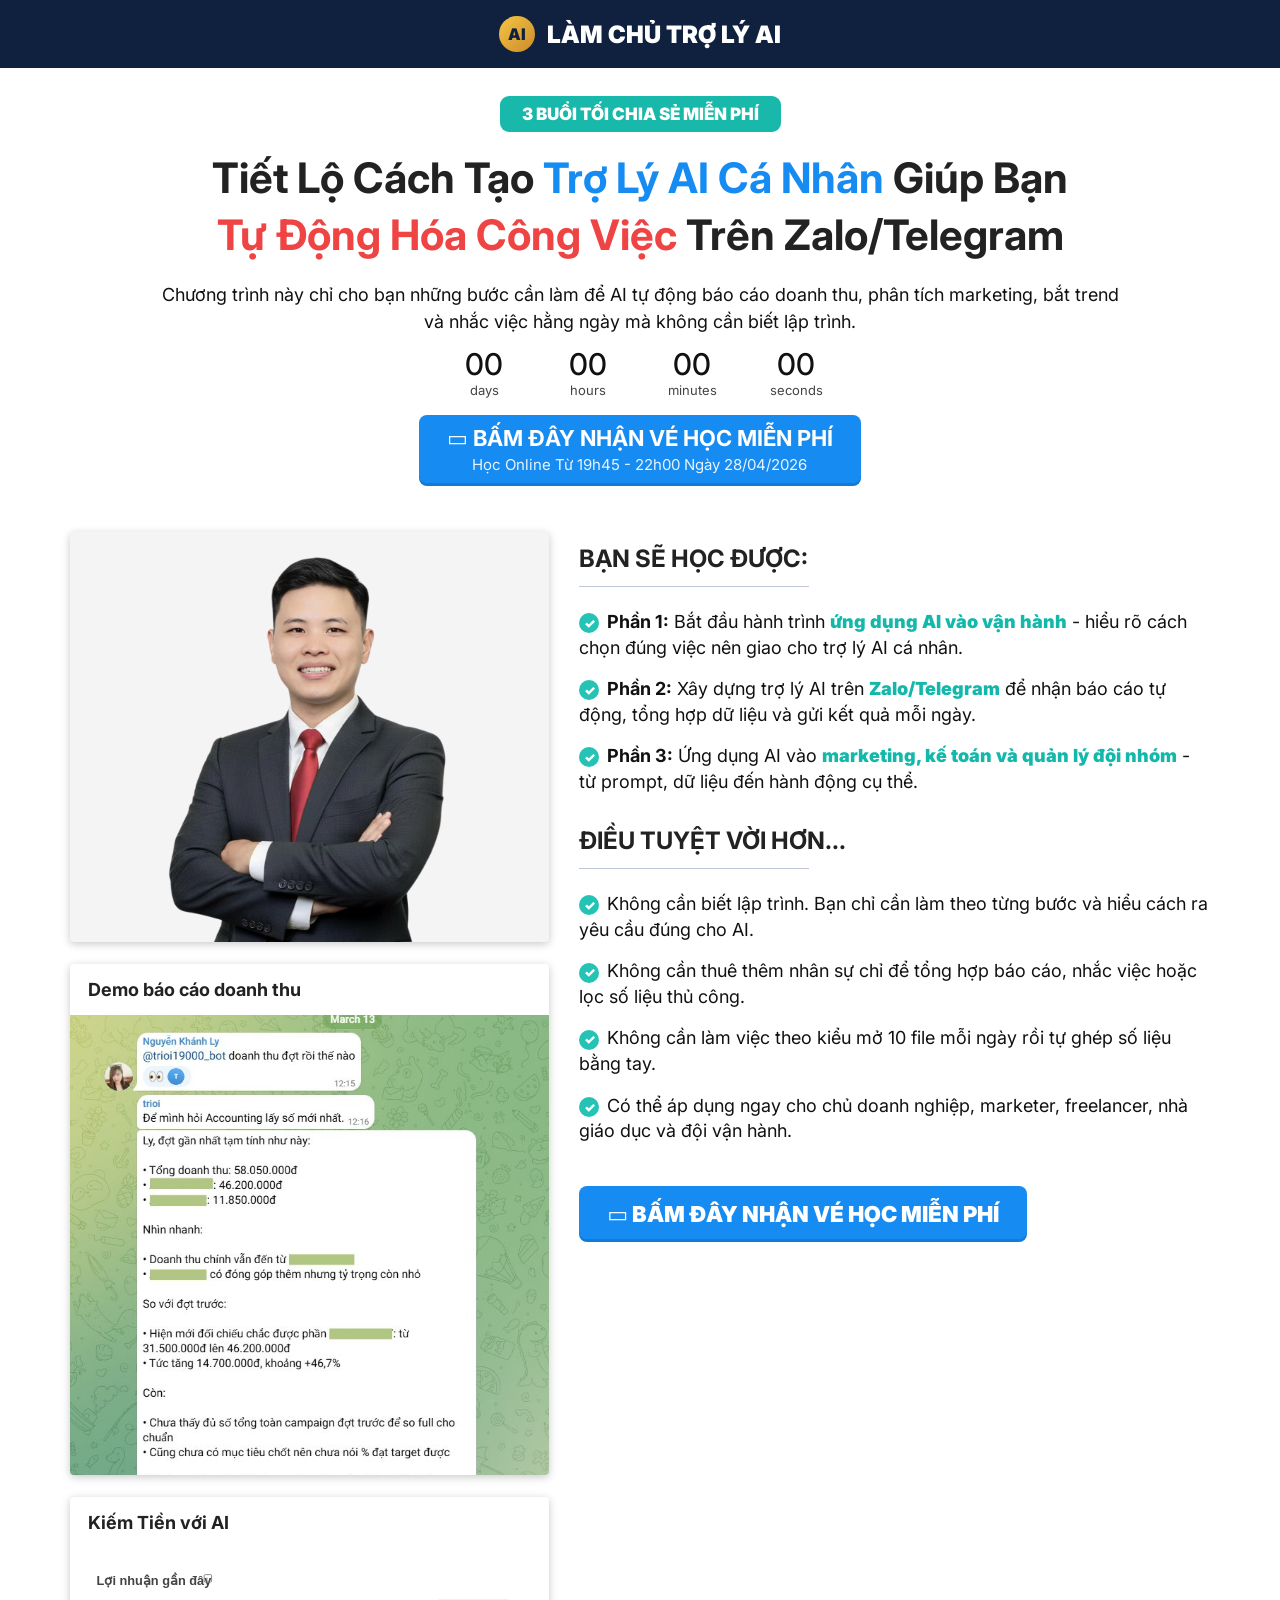
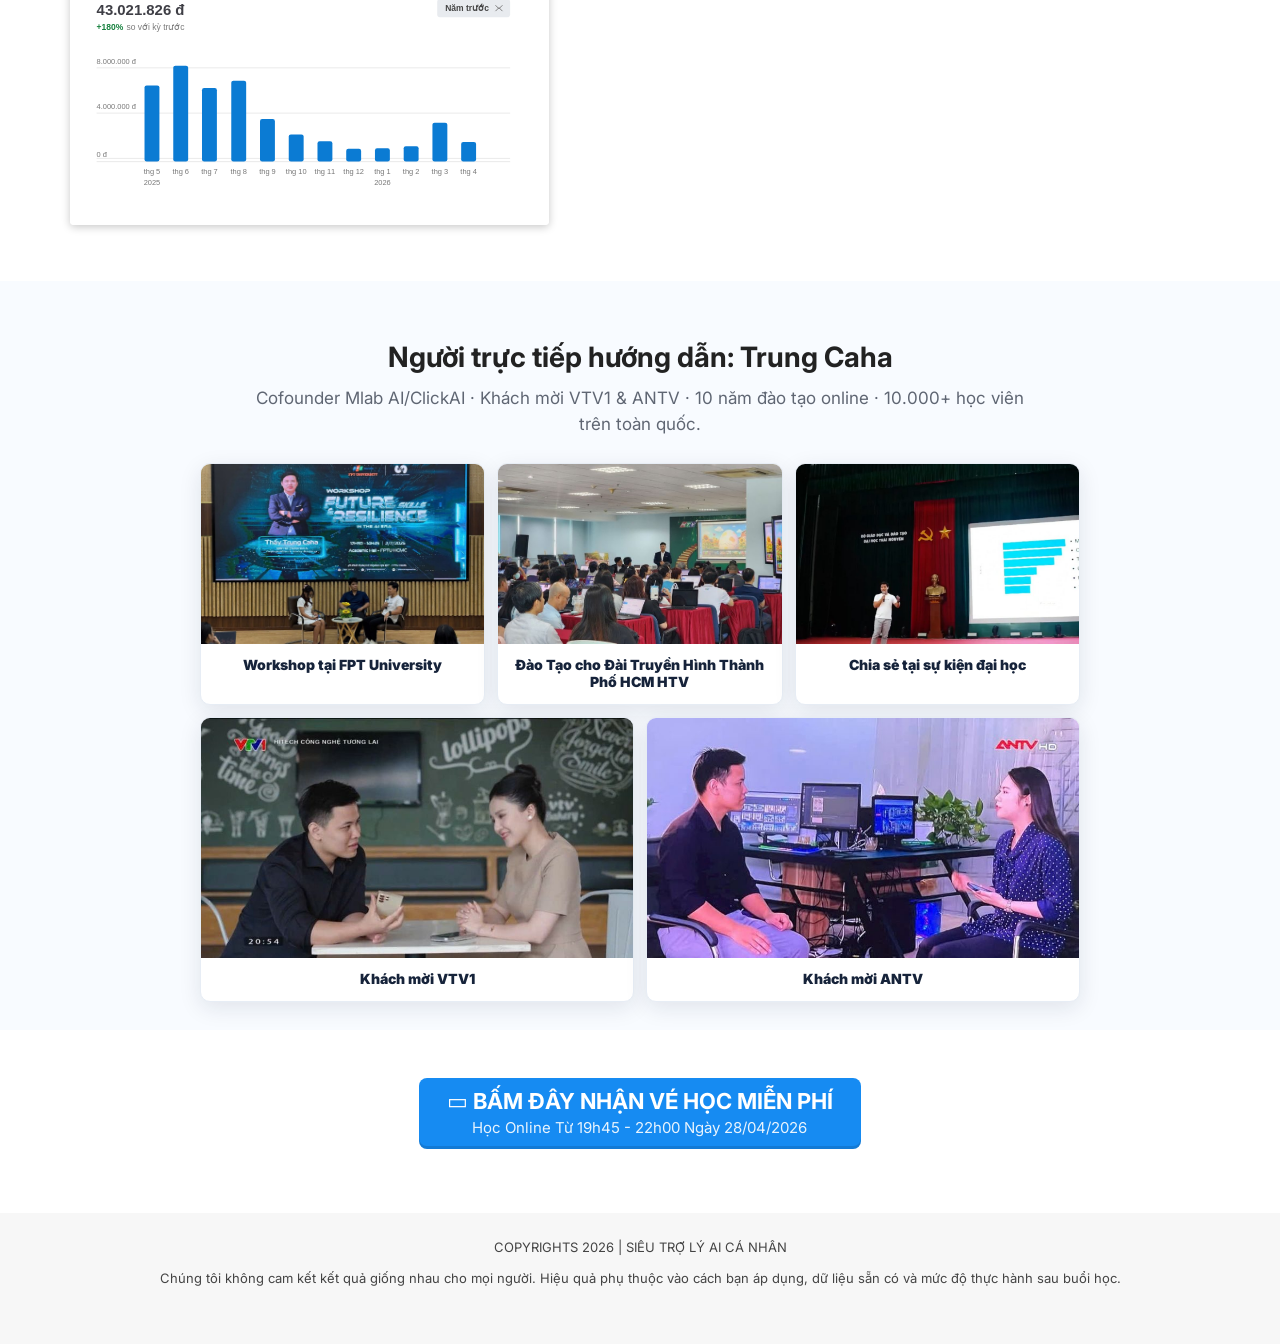
==== commit 5410b8f0: "Perf: compress images 82%, lazy loading, defer JS, mobile smooth" ====
--- a/index.html
+++ b/index.html
@@ -11,7 +11,8 @@
   <link rel="icon" href="data:,">
   <link rel="preconnect" href="https://fonts.googleapis.com">
   <link rel="preconnect" href="https://fonts.gstatic.com" crossorigin>
-  <link href="https://fonts.googleapis.com/css2?family=Inter:wght@400;600;700;800;900&display=swap" rel="stylesheet">
+  <link rel="preload" as="style" href="https://fonts.googleapis.com/css2?family=Inter:wght@400;600;700;800;900&display=swap" onload="this.rel='stylesheet'">
+  <noscript><link href="https://fonts.googleapis.com/css2?family=Inter:wght@400;600;700;800;900&display=swap" rel="stylesheet"></noscript>
   <link rel="stylesheet" href="./styles.css">
 
   <!-- Meta Pixel Code -->
@@ -70,11 +71,11 @@
     <section class="main-content">
       <div class="container content-grid">
         <aside class="proof-column">
-          <img class="main-photo" src="./assets/trung-caha-portrait.png" alt="Trung Caha - giảng viên hướng dẫn AI">
+          <img class="main-photo" src="./assets/trung-caha-portrait.png" alt="Trung Caha - giảng viên hướng dẫn AI" decoding="async">
 
           <article class="proof-box">
             <strong>Demo báo cáo doanh thu</strong>
-            <img src="./assets/demo-revenue.png" alt="Trợ lý AI báo cáo doanh thu trên Telegram">
+            <img src="./assets/demo-revenue.jpg" alt="Trợ lý AI báo cáo doanh thu trên Telegram" loading="lazy" decoding="async">
           </article>
 
           <article class="proof-box">
@@ -114,23 +115,23 @@
         <p>Cofounder Mlab AI/ClickAI · Khách mời VTV1 & ANTV · 10 năm đào tạo online · 10.000+ học viên trên toàn quốc.</p>
         <div class="authority-gallery" aria-label="Hình ảnh thực tế về Trung Caha">
           <figure class="gallery-card">
-            <img src="./assets/trung-fpt-workshop.png" alt="Trung Caha tại workshop Future Skills and Resilience ở FPT University">
+            <img src="./assets/trung-fpt-workshop.jpg" alt="Trung Caha tại workshop Future Skills and Resilience ở FPT University" loading="lazy" decoding="async">
             <figcaption>Workshop tại FPT University</figcaption>
           </figure>
           <figure class="gallery-card">
-            <img src="./assets/trung-training-class.png" alt="Trung Caha đào tạo AI trong lớp học với học viên">
+            <img src="./assets/trung-training-class.jpg" alt="Trung Caha đào tạo AI trong lớp học với học viên" loading="lazy" decoding="async">
             <figcaption>Đào Tạo cho Đài Truyền Hình Thành Phố HCM HTV</figcaption>
           </figure>
           <figure class="gallery-card">
-            <img src="./assets/trung-stage-training.png" alt="Trung Caha chia sẻ trên sân khấu Đại học Thái Nguyên">
+            <img src="./assets/trung-stage-training.jpg" alt="Trung Caha chia sẻ trên sân khấu Đại học Thái Nguyên" loading="lazy" decoding="async">
             <figcaption>Chia sẻ tại sự kiện đại học</figcaption>
           </figure>
           <figure class="gallery-card gallery-card-large">
-            <img src="./assets/trung-vtv1.png" alt="Trung Caha xuất hiện trong chương trình VTV1">
+            <img src="./assets/trung-vtv1.jpg" alt="Trung Caha xuất hiện trong chương trình VTV1" loading="lazy" decoding="async">
             <figcaption>Khách mời VTV1</figcaption>
           </figure>
           <figure class="gallery-card gallery-card-large">
-            <img src="./assets/trung-antv.png" alt="Trung Caha xuất hiện trong chương trình ANTV">
+            <img src="./assets/trung-antv.jpg" alt="Trung Caha xuất hiện trong chương trình ANTV" loading="lazy" decoding="async">
             <figcaption>Khách mời ANTV</figcaption>
           </figure>
         </div>
@@ -186,6 +187,6 @@
 
 
 
-  <script src="./script.js"></script>
+  <script src="./script.js" defer></script>
 </body>
 </html>
--- a/styles.css
+++ b/styles.css
@@ -15,6 +15,8 @@
 
 html {
   scroll-behavior: smooth;
+  -webkit-text-size-adjust: 100%;
+  text-size-adjust: 100%;
 }
 
 body {
@@ -23,6 +25,10 @@
   color: var(--ink);
   background: #fff;
   letter-spacing: 0;
+  overflow-x: hidden;
+  -webkit-tap-highlight-color: transparent;
+  -webkit-font-smoothing: antialiased;
+  -moz-osx-font-smoothing: grayscale;
 }
 
 body.modal-open {
@@ -326,9 +332,12 @@
   object-fit: cover;
 }
 
-.gallery-card:first-child img {
-  object-position: center 36%;
-}
+.gallery-card-large img {
+  height: 240px;
+  object-position: center top;
+}
+
+
 
 .gallery-card figcaption {
   padding: 12px 14px 14px;
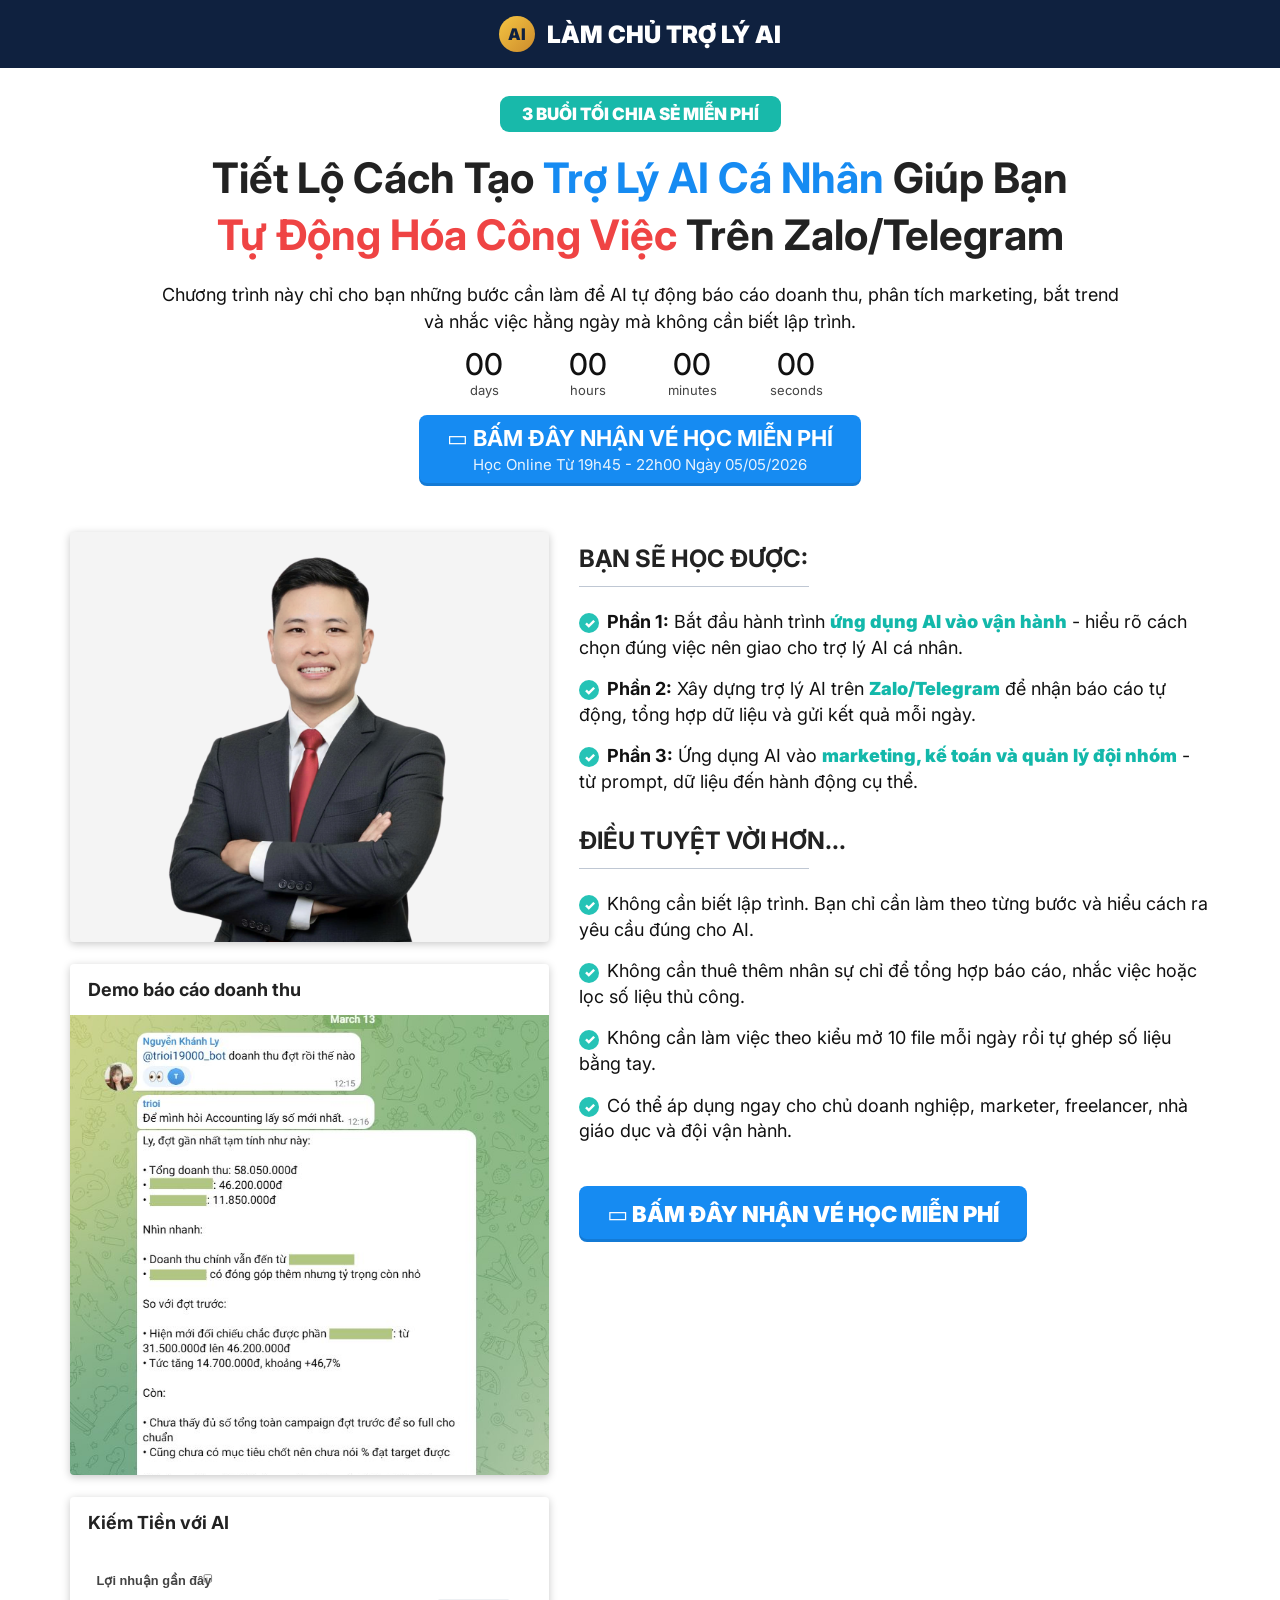
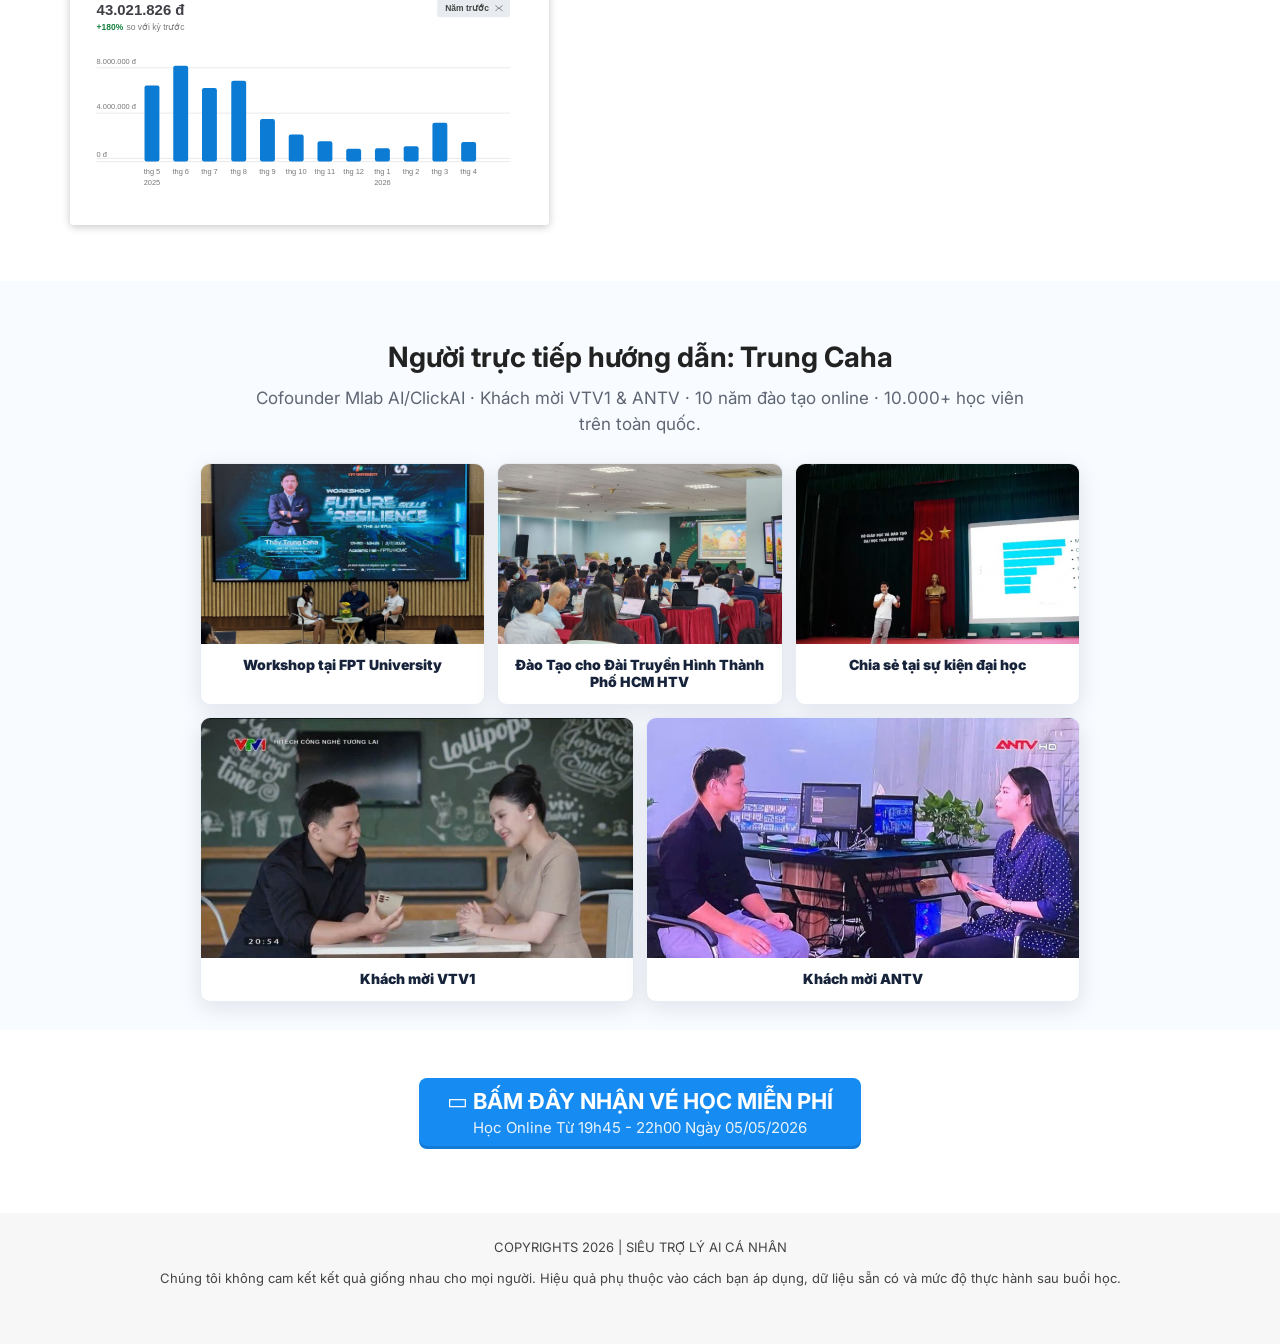
==== commit 4fd4fe30: "Cap nhat link Zalo mvglbq057 va ngay 05/05/2026" ====
--- a/index.html
+++ b/index.html
@@ -63,7 +63,7 @@
 
         <a class="primary-cta" href="#lead-popup" data-open-lead-modal>
           <strong>▭ BẤM ĐÂY NHẬN VÉ HỌC MIỄN PHÍ</strong>
-          <span>Học Online Từ 19h45 - 22h00 Ngày 28/04/2026</span>
+          <span>Học Online Từ 19h45 - 22h00 Ngày 05/05/2026</span>
         </a>
       </div>
     </section>
@@ -141,7 +141,7 @@
     <section class="bottom-cta-section">
       <a class="primary-cta" href="#lead-popup" data-open-lead-modal>
         <strong>▭ BẤM ĐÂY NHẬN VÉ HỌC MIỄN PHÍ</strong>
-        <span>Học Online Từ 19h45 - 22h00 Ngày 28/04/2026</span>
+        <span>Học Online Từ 19h45 - 22h00 Ngày 05/05/2026</span>
       </a>
     </section>
   </main>
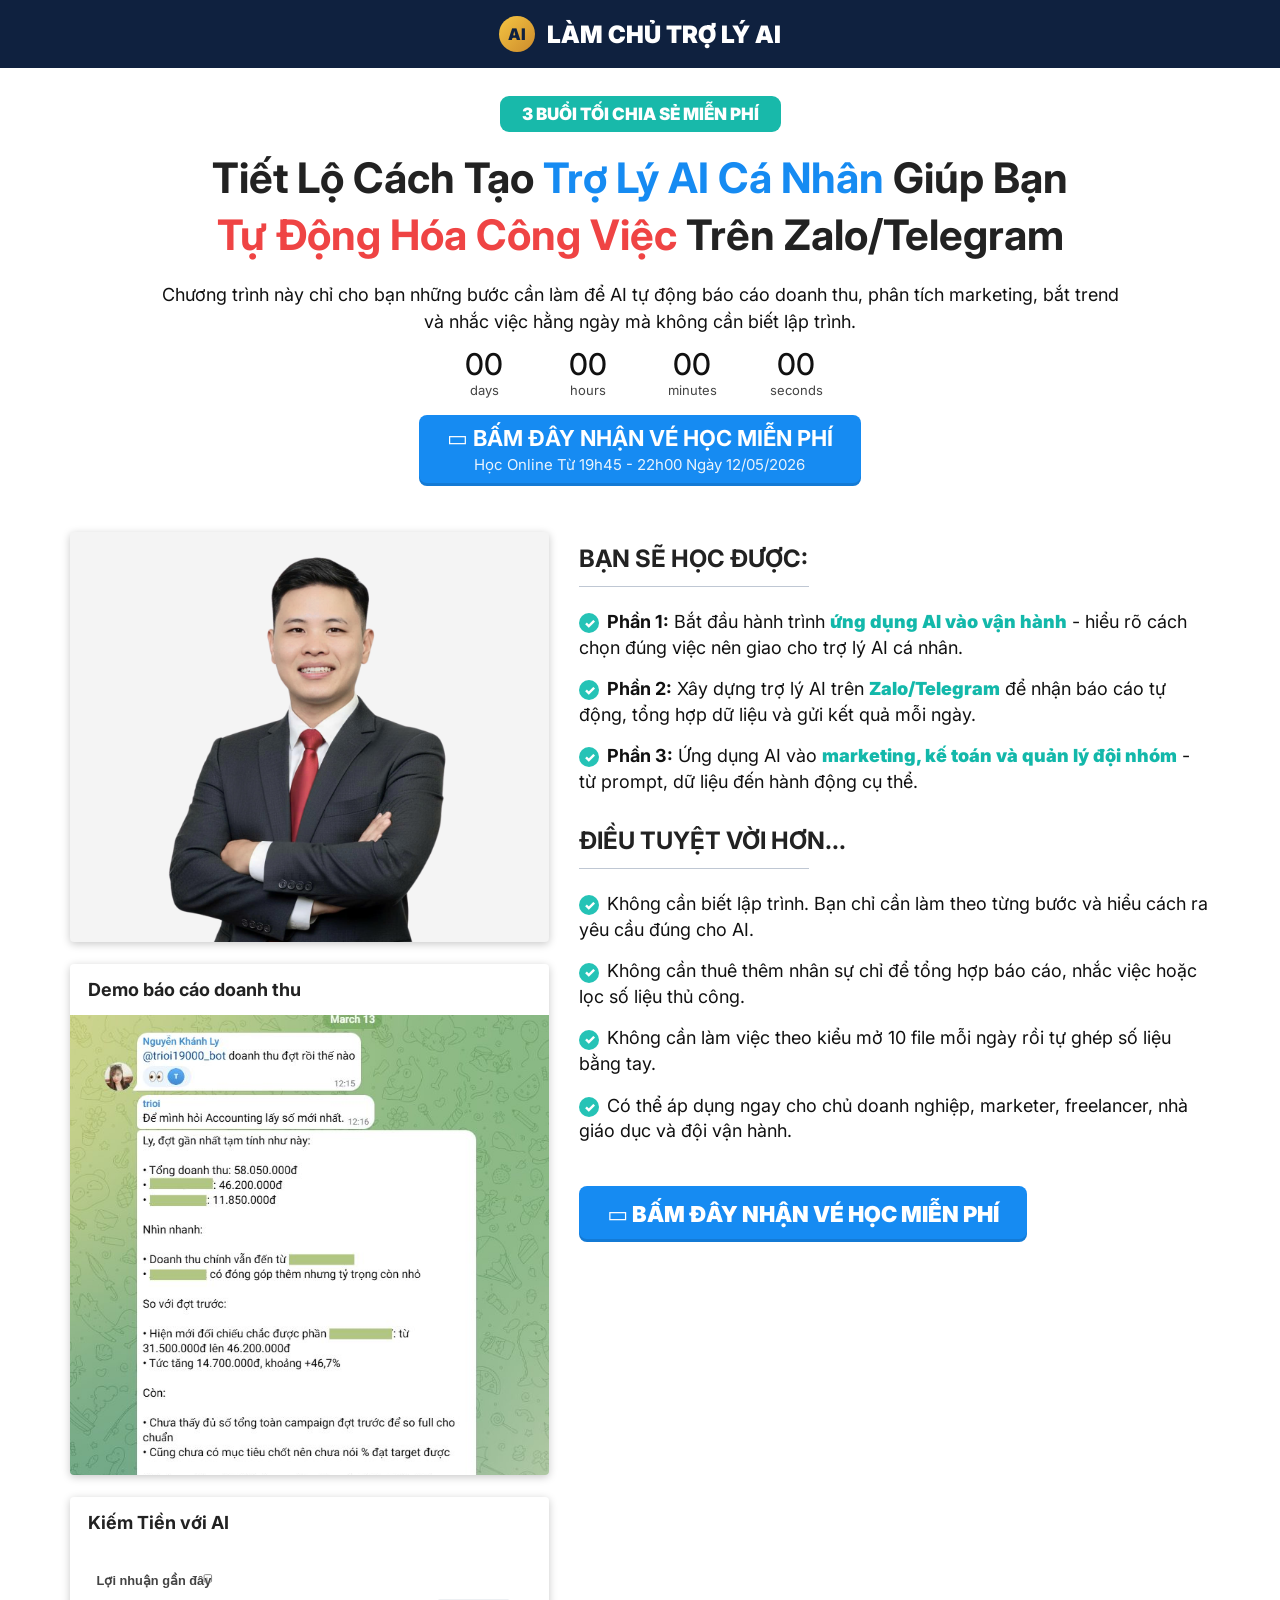
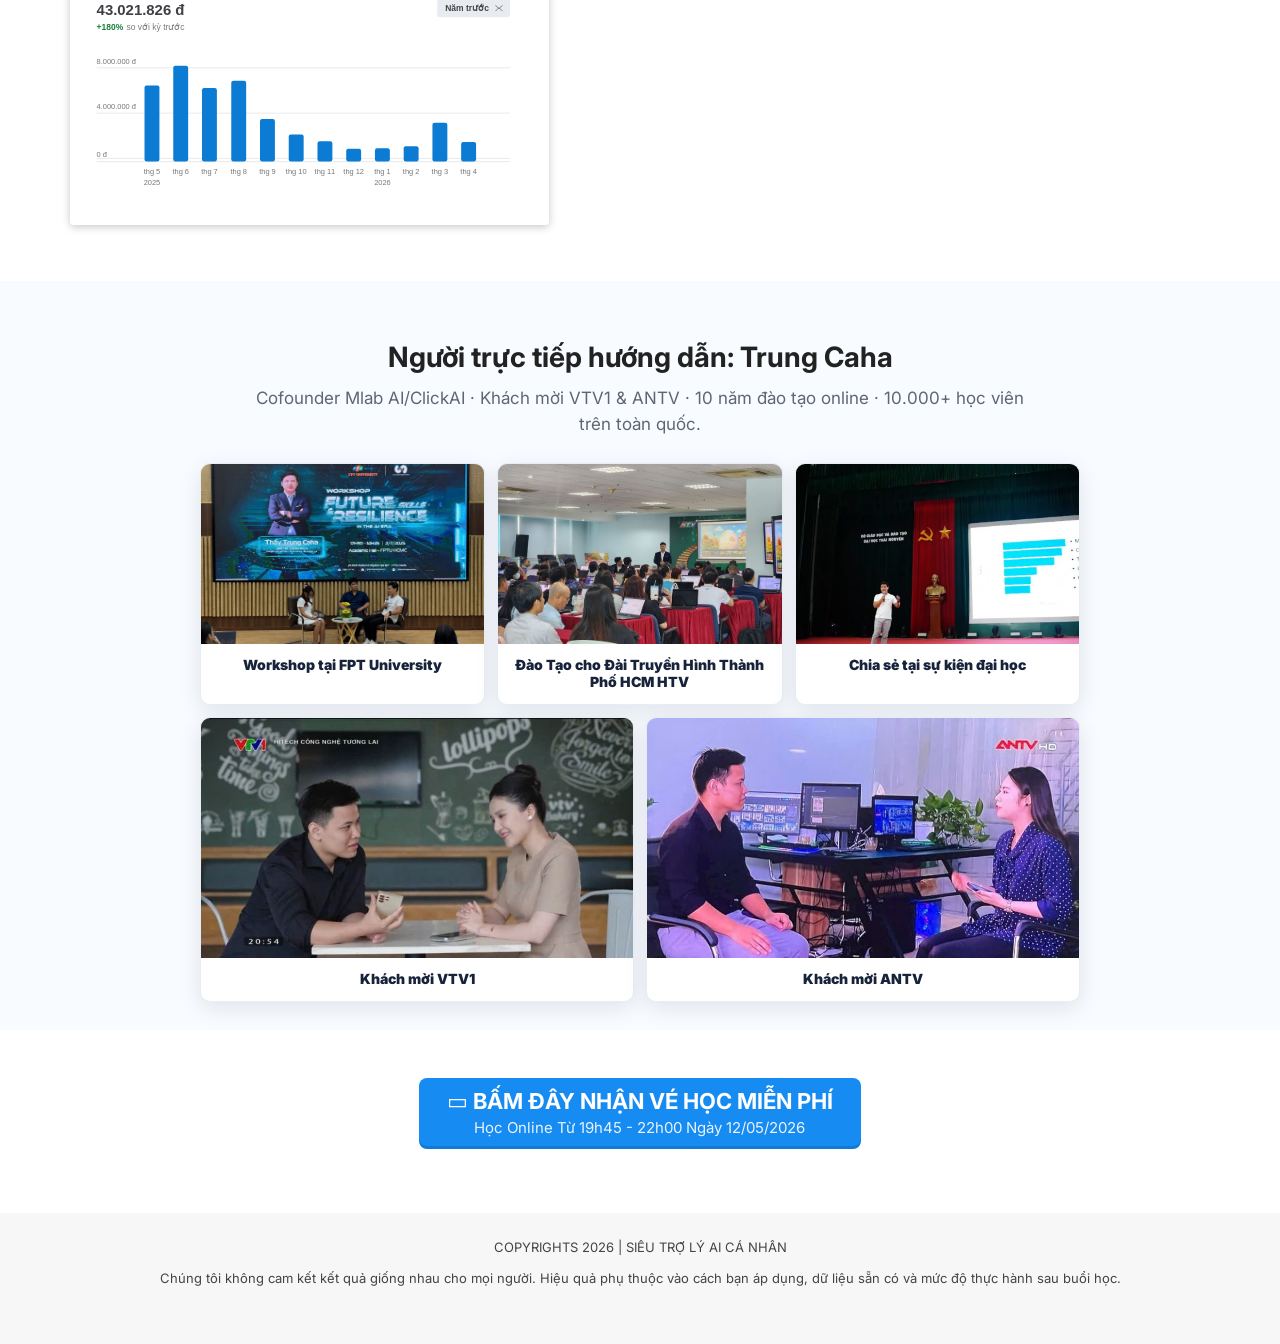
==== commit 8ecdb2cb: "Update date 12/05/2026 and Zalo link vmoqag863" ====
--- a/index.html
+++ b/index.html
@@ -63,7 +63,7 @@
 
         <a class="primary-cta" href="#lead-popup" data-open-lead-modal>
           <strong>▭ BẤM ĐÂY NHẬN VÉ HỌC MIỄN PHÍ</strong>
-          <span>Học Online Từ 19h45 - 22h00 Ngày 05/05/2026</span>
+          <span>Học Online Từ 19h45 - 22h00 Ngày 12/05/2026</span>
         </a>
       </div>
     </section>
@@ -141,7 +141,7 @@
     <section class="bottom-cta-section">
       <a class="primary-cta" href="#lead-popup" data-open-lead-modal>
         <strong>▭ BẤM ĐÂY NHẬN VÉ HỌC MIỄN PHÍ</strong>
-        <span>Học Online Từ 19h45 - 22h00 Ngày 05/05/2026</span>
+        <span>Học Online Từ 19h45 - 22h00 Ngày 12/05/2026</span>
       </a>
     </section>
   </main>
